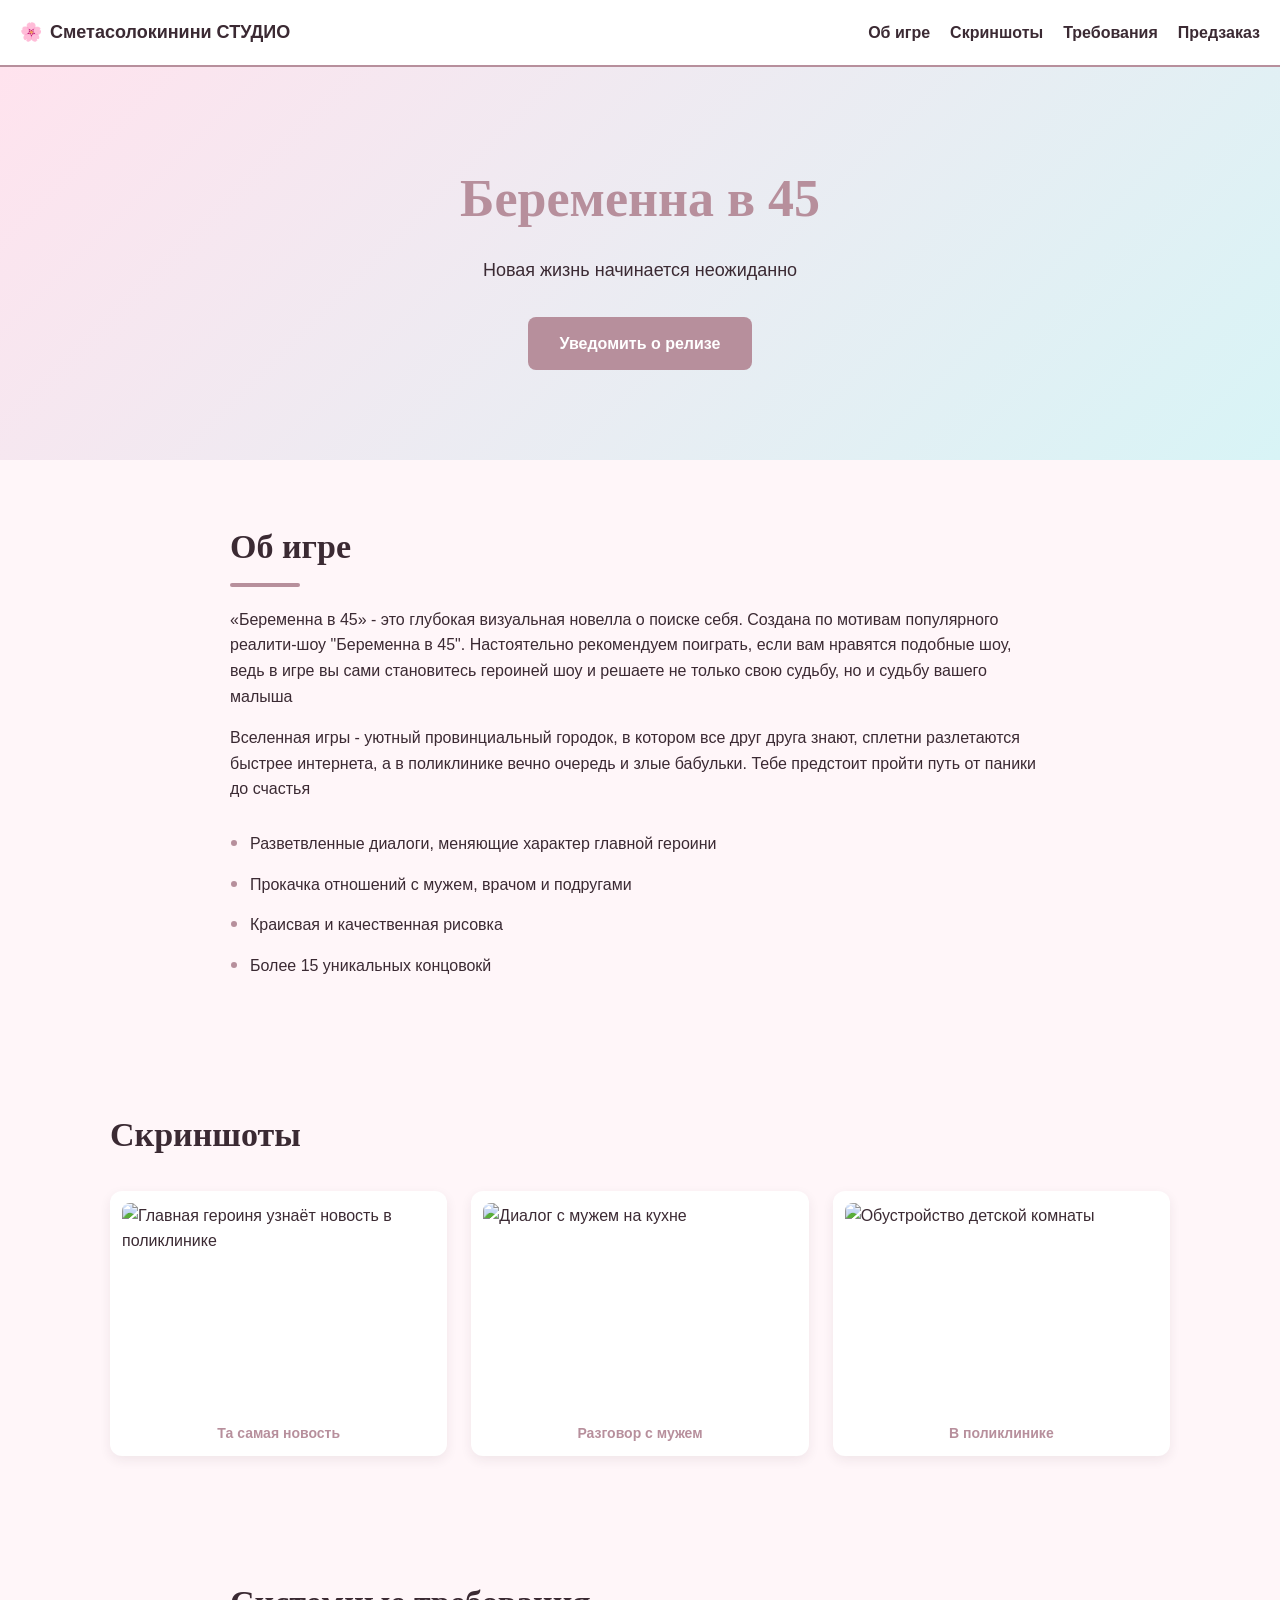
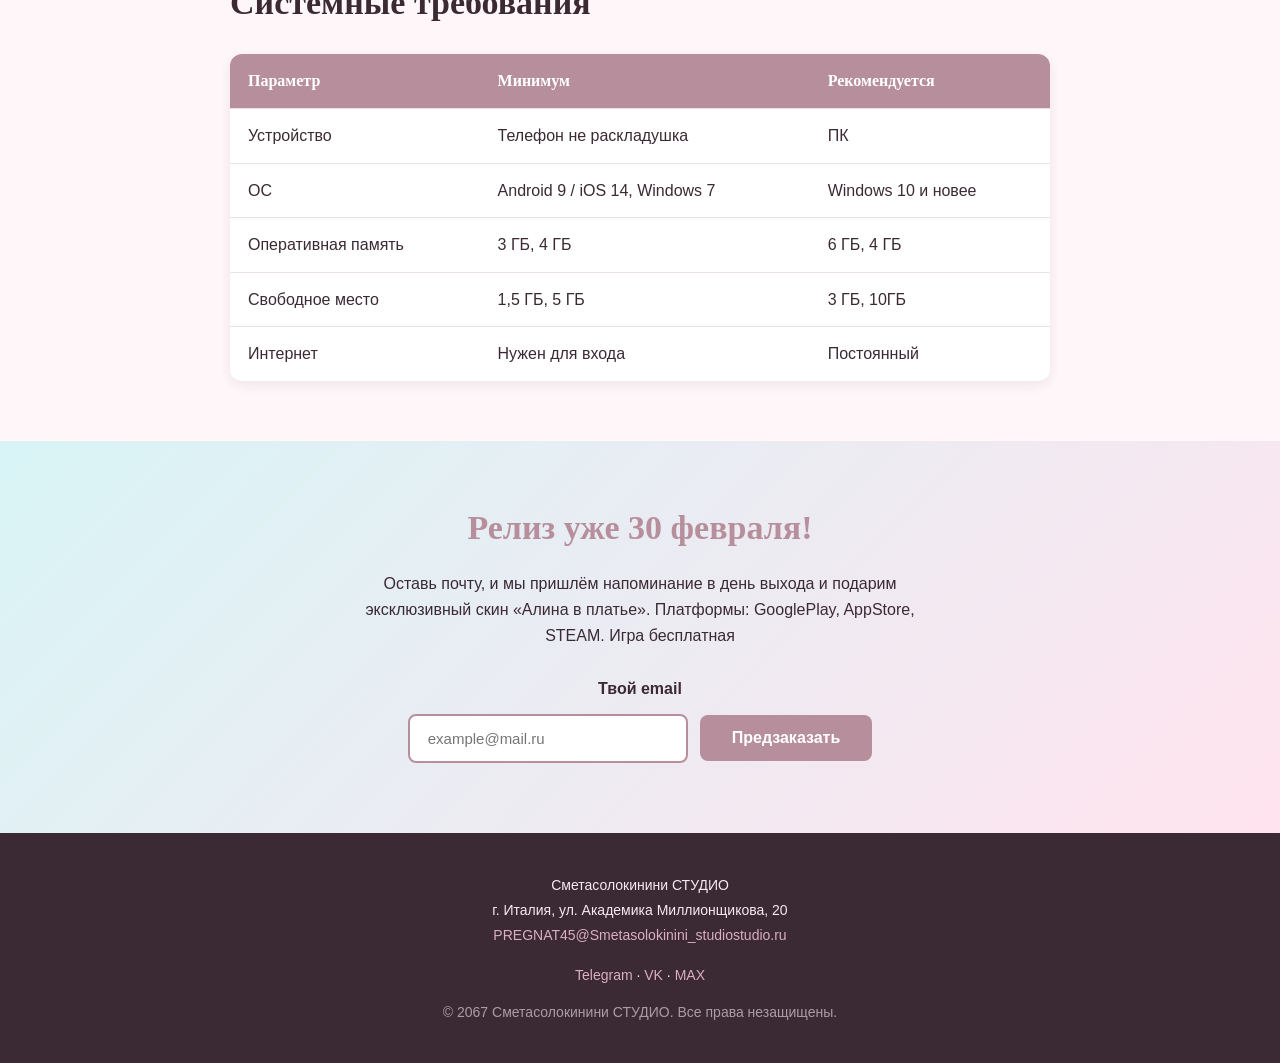
==== index.html @ fc611162 "Rename 123.html to index.html" ====
<!DOCTYPE html>
<html lang="ru">
<head>
    <meta charset="UTF-8">
    <meta name="viewport" content="width=device-width, initial-scale=1.0">
    <title>Беременна в 45</title>
    <link rel="stylesheet" href="style.css">
</head>
<body>
    <header class="header">
        <div class="logo">
            <span class="logo-mark">🌸</span>
            <span>Сметасолокинини СТУДИО</span>
        </div>
        <nav class="nav">
            <ul>
                <li><a href="#about">Об игре</a></li>
                <li><a href="#screens">Скриншоты</a></li>
                <li><a href="#specs">Требования</a></li>
                <li><a href="#cta">Предзаказ</a></li>
            </ul>
        </nav>
    </header>

    <main>
        <section class="hero" id="hero">
            <h1>Беременна в 45</h1>
            <p class="slogan">Новая жизнь начинается неожиданно</p>
            <a href="#cta" class="btn">Уведомить о релизе</a>
        </section>



        <section class="about" id="about">
            <h2>Об игре</h2>
            <p>
                «Беременна в 45» - это глубокая визуальная новелла о поиске себя. Создана по мотивам популярного реалити-шоу "Беременна в 45". Настоятельно рекомендуем поиграть, если вам нравятся подобные шоу, 
                ведь в игре вы сами становитесь героиней шоу и решаете не только свою судьбу, но и судьбу вашего малыша
            </p>
            <p>
                Вселенная игры - уютный провинциальный городок, в котором все друг друга знают,
                сплетни разлетаются быстрее интернета, а в поликлинике вечно очередь и злые бабульки.
                Тебе предстоит пройти путь от паники до счастья 
            </p>

            <ul class="features">
                <li>Разветвленные диалоги, меняющие характер главной героини</li>
                <li>Прокачка отношений с мужем, врачом и подругами</li>
                <li>Краисвая и качественная рисовка</li>
                <li>Более 15 уникальных концовокй</li>
            </ul>
        </section>



        <section class="screens" id="screens">
            <h2>Скриншоты</h2>
            <div class="screens-grid">
                <figure>
                    <img src="img/screen1.png" alt="Главная героиня узнаёт новость в поликлинике" width="600" height="400">
                    <figcaption>Та самая новость</figcaption>
                </figure>
                <figure>
                    <img src="img/screen2.png" alt="Диалог с мужем на кухне" width="600" height="400">
                    <figcaption>Разговор с мужем</figcaption>
                </figure>
                <figure>
                    <img src="img/screen3.png" alt="Обустройство детской комнаты" width="600" height="400">
                    <figcaption>В поликлинике</figcaption>
                </figure>
            </div>
        </section>

    


        <section class="specs" id="specs">
            <h2>Системные требования</h2>
            <table>
                <thead>
                    <tr>
                        <th>Параметр</th>
                        <th>Минимум</th>
                        <th>Рекомендуется</th>
                    </tr>
                </thead>
                <tbody>
                    <tr>
                        <td>Устройство</td>
                        <td>Телефон не раскладушка</td>
                        <td>ПК</td>
                    </tr>
                    <tr>
                        <td>ОС</td>
                        <td>Android 9 / iOS 14, Windows 7</td>
                        <td>Windows 10 и новее</td>
                    </tr>
                    <tr>
                        <td>Оперативная память</td>
                        <td>3 ГБ, 4 ГБ</td>
                        <td>6 ГБ, 4 ГБ</td>
                    </tr>
                    <tr>
                        <td>Свободное место</td>
                        <td>1,5 ГБ, 5 ГБ</td>
                        <td>3 ГБ, 10ГБ</td>
                    </tr>
                    <tr>
                        <td>Интернет</td>
                        <td>Нужен для входа</td>
                        <td>Постоянный</td>
                    </tr>
                </tbody>
            </table>
        </section>


        <section class="cta" id="cta">
            <h2>Релиз уже 30 февраля!</h2>
            <p>
                Оставь почту, и мы пришлём напоминание в день выхода
                и подарим эксклюзивный скин «Алина в платье».
                Платформы: GooglePlay, AppStore, STEAM. Игра бесплатная
            </p>
            <form class="cta-form">
                <label for="email">Твой email</label>
                <input type="email" id="email" name="email" placeholder="example@mail.ru" required>
                <button type="submit" class="btn">Предзаказать</button>
            </form>
        </section>

    </main>





    <footer class="footer">
        <address>
            Сметасолокинини СТУДИО<br>
            г. Италия, ул. Академика Миллионщикова, 20<br>
            <a href="mailto:hello@cozystudio.ru">PREGNAT45@Smetasolokinini_studiostudio.ru</a>
        </address>
        <p class="socials">
            <a href="#">Telegram</a> · <a href="#">VK</a> · <a href="#">MAX</a>
        </p>
        <p class="copyright">© 2067 Сметасолокинини СТУДИО. Все права незащищены.</p>
    </footer>

</body>
</html>
---- style.css ----
* {
    margin: 0;
    padding: 0;
    box-sizing: border-box;
}


:root {
    --bg: #fff6f9;         
    --text: #3b2a33;     
    --accent: #b78f9c;    
    --accent-2: #dbaec0;   
    --card: #ffffff;        
}

body {
    font-family: Verdana, Geneva, sans-serif;
    background: var(--bg);
    color: var(--text);
    line-height: 1.6;
}

h1, h2 {
    font-family: Georgia, "Times New Roman", serif;
}


section, .header, .footer {
    padding-left: 20px;
    padding-right: 20px;
}


.header {
    display: flex;
    justify-content: space-between;
    align-items: center;
    flex-wrap: wrap;
    gap: 16px;
    padding-top: 18px;
    padding-bottom: 18px;
    background: var(--card);
    border-bottom: 2px solid var(--accent);
    position: sticky;
    top: 0;
}

.logo {
    display: flex;
    align-items: center;
    gap: 8px;
    font-weight: bold;
    font-size: 18px;
}

.nav ul {
    display: flex;
    flex-wrap: wrap;
    gap: 20px;
    list-style: none;
}

.nav a {
    color: var(--text);
    text-decoration: none;
    font-weight: bold;
    padding-bottom: 4px;
    border-bottom: 2px solid transparent;
    transition: color 0.3s, border-color 0.3s;
}

.nav a:hover {
    color: var(--accent);
    border-bottom-color: var(--accent);
}


.hero {
    text-align: center;
    padding-top: 90px;
    padding-bottom: 90px;
    background: linear-gradient(135deg, #ffe3ee 0%, #d8f4f6 100%);
}

.hero h1 {
    font-size: 52px;
    margin-bottom: 16px;
    color: var(--accent);
}

.slogan {
    font-size: 18px;
    margin-bottom: 32px;
    max-width: 480px;
    margin-left: auto;
    margin-right: auto;
}


.btn {
    display: inline-block;
    background: var(--accent);
    color: #ffffff;
    text-decoration: none;
    border: none;
    padding: 14px 32px;
    border-radius: 8px;
    font-weight: bold;
    font-size: 16px;
    font-family: inherit;
    cursor: pointer;
    transition: box-shadow 0.3s, transform 0.2s, background 0.3s;
}

.btn:hover {
    background: var(--accent-2);
    transform: translateY(-3px);
    box-shadow: 0 0 20px var(--accent-2);
}


.about {
    padding-top: 60px;
    padding-bottom: 60px;
    max-width: 860px;
    margin: 0 auto;
}

.about h2 {
    font-size: 34px;
    margin-bottom: 20px;
    position: relative;
    padding-bottom: 12px;
}


.about h2::after {
    content: "";
    position: absolute;
    left: 0;
    bottom: 0;
    width: 70px;
    height: 4px;
    background: var(--accent);
    border-radius: 2px;
}

.about p {
    margin-bottom: 16px;
}

.features {
    margin-top: 24px;
    margin-left: 20px;
}

.features li {
    margin-bottom: 10px;
}

.features li::marker {
    color: var(--accent);
    font-size: 20px;
}


.screens {
    padding-top: 60px;
    padding-bottom: 60px;
    max-width: 1100px;
    margin: 0 auto;
}

.screens h2 {
    font-size: 34px;
    margin-bottom: 28px;
}

.screens-grid {
    display: grid;
    grid-template-columns: repeat(3, 1fr);
    gap: 24px;
}

figure {
    background: var(--card);
    padding: 12px;
    border-radius: 12px;
    box-shadow: 0 4px 12px rgba(59, 42, 51, 0.08);
    transition: transform 0.3s, box-shadow 0.3s;
}

figure:hover {
    transform: translateY(-6px);
    box-shadow: 0 10px 24px rgba(232, 92, 138, 0.25);
}

figure img {
    width: 100%;
    height: auto;
    border-radius: 8px;
    display: block;
}

figcaption {
    margin-top: 10px;
    text-align: center;
    font-size: 14px;
    color: var(--accent);
    font-weight: bold;
}


.specs {
    padding-top: 60px;
    padding-bottom: 60px;
    max-width: 860px;
    margin: 0 auto;
}

.specs h2 {
    font-size: 34px;
    margin-bottom: 24px;
}

table {
    width: 100%;
    border-collapse: collapse;
    background: var(--card);
    border-radius: 12px;
    overflow: hidden;
    box-shadow: 0 4px 12px rgba(59, 42, 51, 0.08);
}

th, td {
    padding: 14px 18px;
    text-align: left;
    border-bottom: 1px solid #f1dfe7;
}

th {
    background: var(--accent);
    color: #ffffff;
    font-family: Georgia, serif;
    font-size: 16px;
}

tbody tr:last-child td {
    border-bottom: none;
}

tbody tr:hover {
    background: #fff0f6;
}


.cta {
    padding-top: 60px;
    padding-bottom: 70px;
    text-align: center;
    background: linear-gradient(135deg, #d8f4f6 0%, #ffe3ee 100%);
}

.cta h2 {
    font-size: 34px;
    margin-bottom: 16px;
    color: var(--accent);
}

.cta p {
    max-width: 560px;
    margin: 0 auto 28px;
}

.cta-form {
    display: flex;
    flex-wrap: wrap;
    justify-content: center;
    align-items: center;
    gap: 12px;
}

.cta-form label {
    width: 100%;
    font-weight: bold;
}

.cta-form input {
    padding: 14px 18px;
    width: 280px;
    border: 2px solid var(--accent);
    border-radius: 8px;
    font-size: 15px;
    font-family: inherit;
    outline: none;
    transition: box-shadow 0.3s;
}

.cta-form input:focus {
    box-shadow: 0 0 0 4px rgba(232, 92, 138, 0.2);
}


.footer {
    background: var(--text);
    color: #f6e9ef;
    text-align: center;
    padding-top: 40px;
    padding-bottom: 40px;
    font-size: 14px;
}

.footer address {
    font-style: normal;
    margin-bottom: 16px;
    line-height: 1.8;
}

.footer a {
    color: var(--accent-2);
    text-decoration: none;
    transition: color 0.3s;
}

.footer a:hover {
    color: var(--accent);
    text-decoration: underline;
}

.socials {
    margin-bottom: 14px;
}

.copyright {
    opacity: 0.6;
}


@media (max-width: 768px) {
    .header {
        flex-direction: column;
        align-items: flex-start;
    }

    .nav ul {
        flex-direction: column;
        gap: 8px;
    }

    .hero h1 {
        font-size: 34px;
    }

    .hero {
        padding-top: 60px;
        padding-bottom: 60px;
    }

    .screens-grid {
        grid-template-columns: 1fr;  
    }

    .cta-form input {
        width: 100%;
    }
}
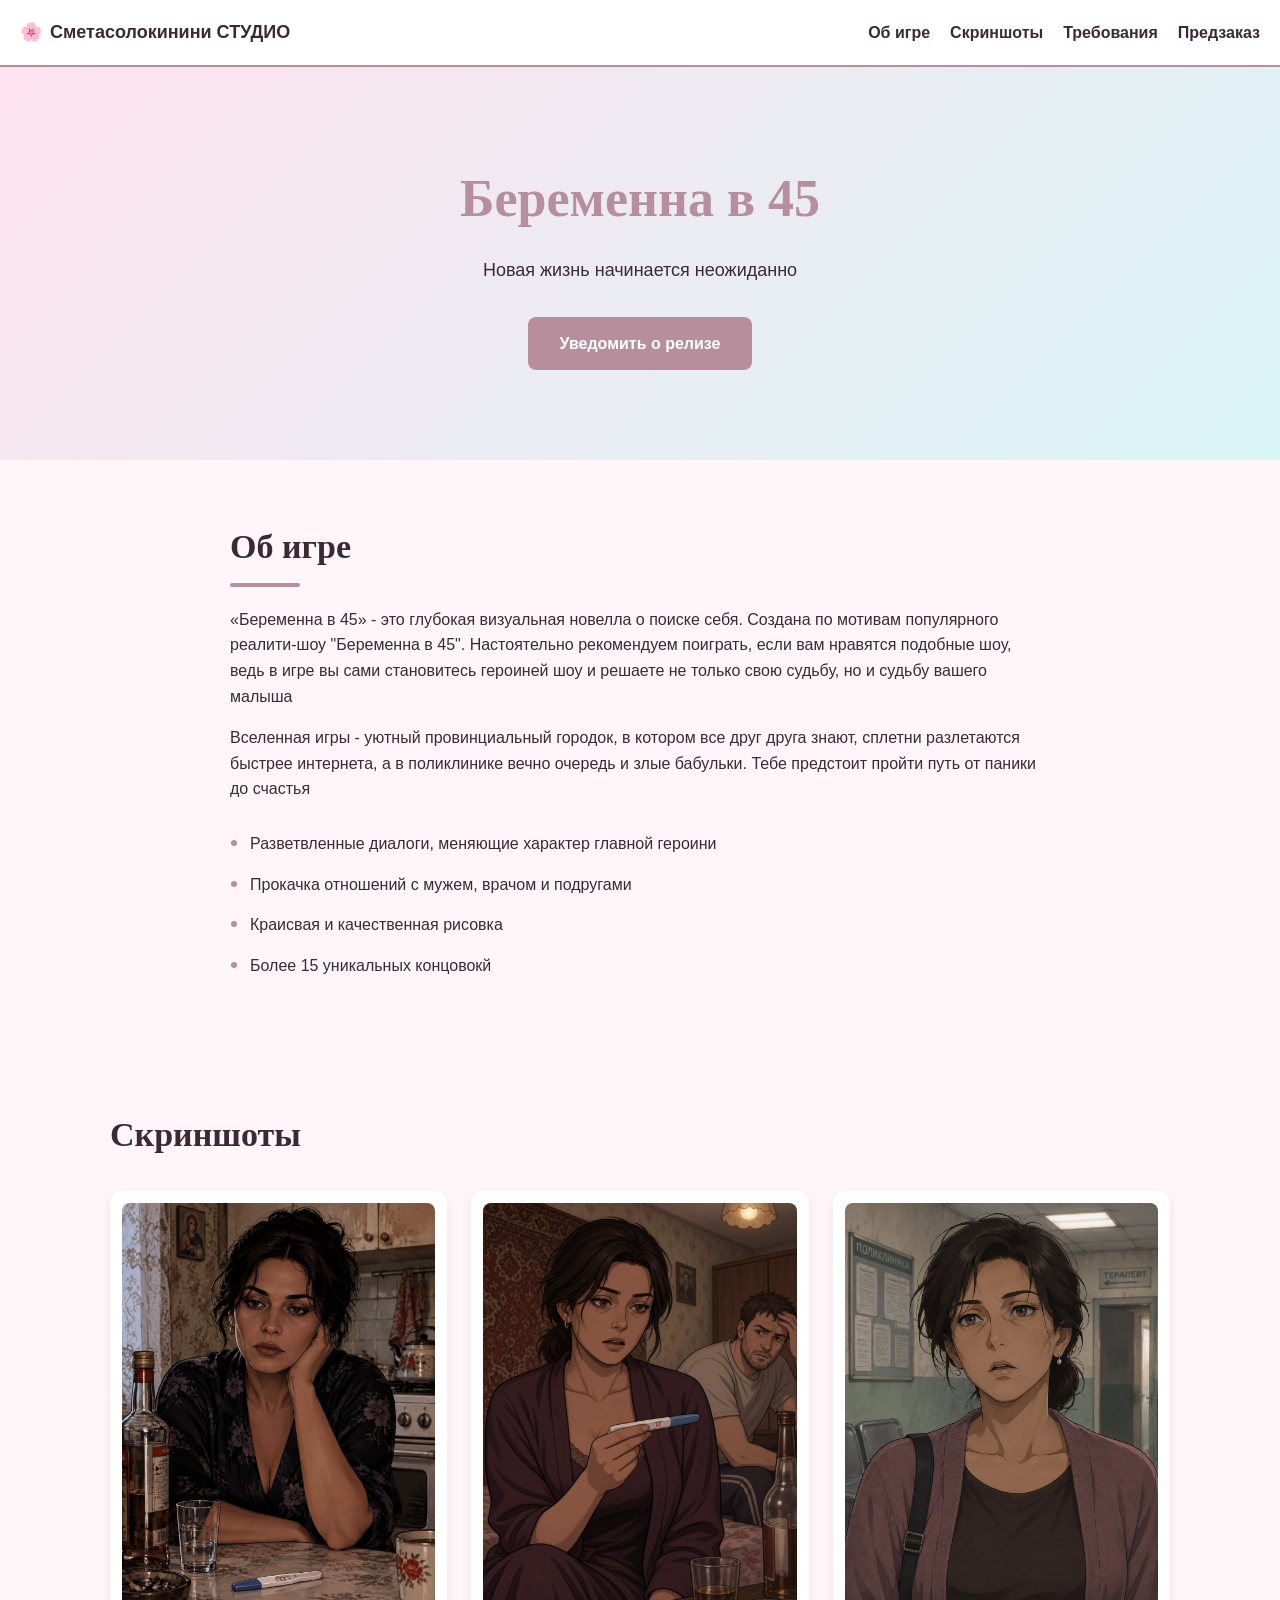
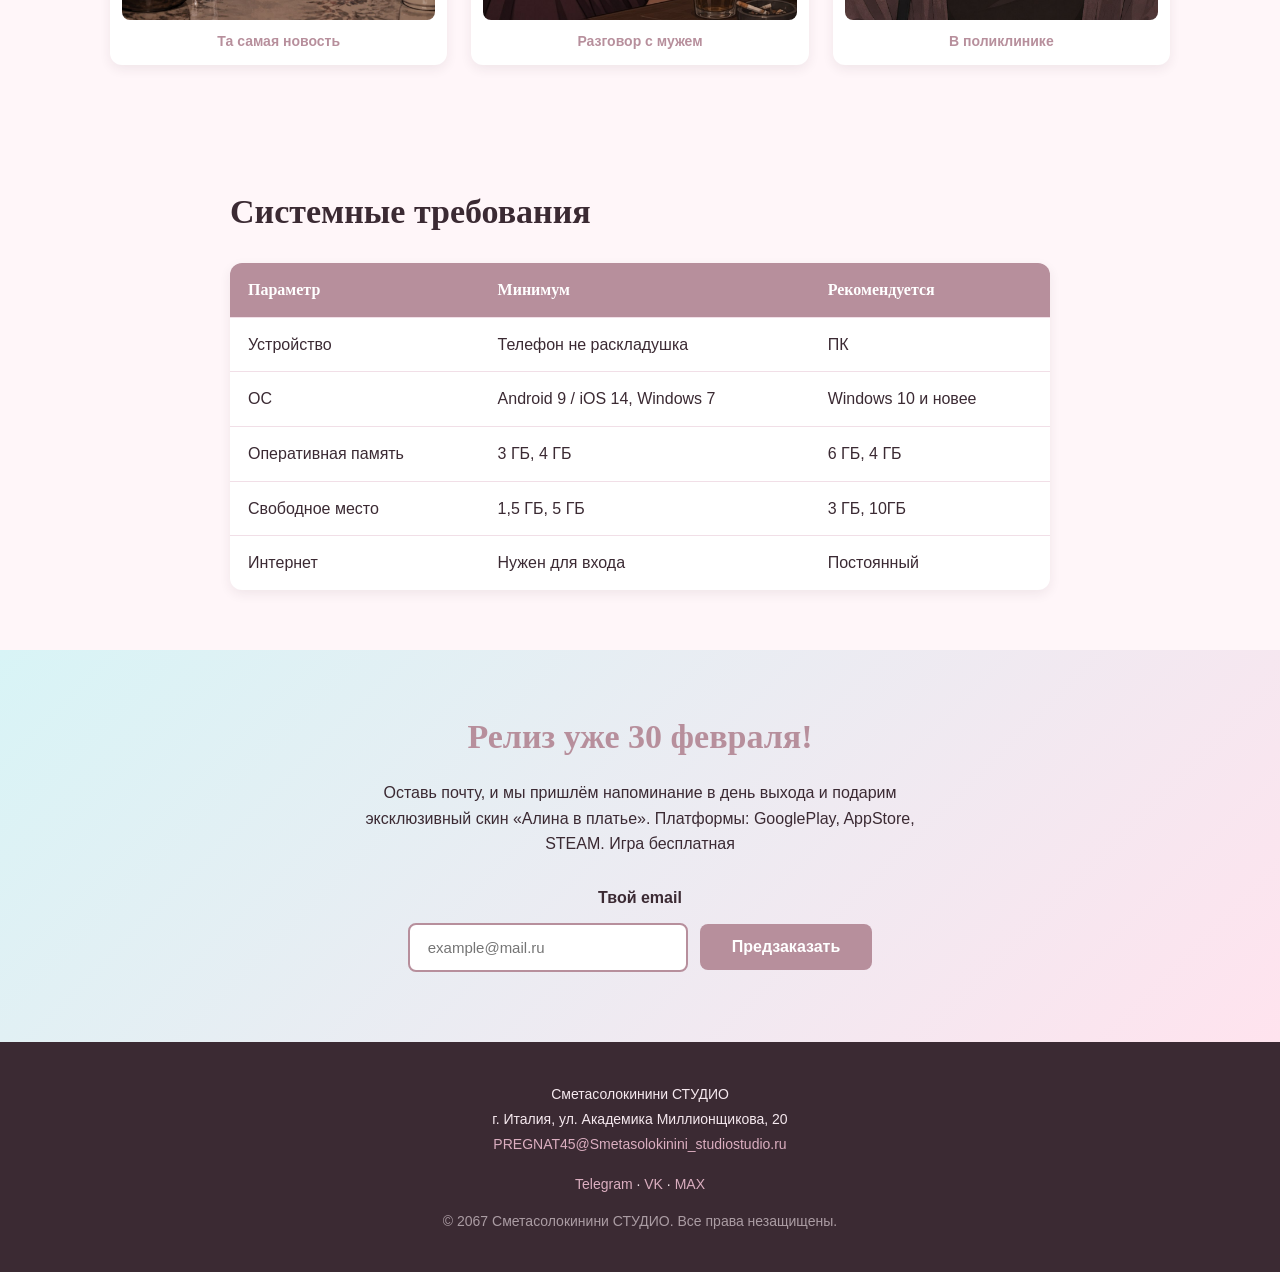
==== commit 8402c720: "Update index.html" ====
--- a/index.html
+++ b/index.html
@@ -57,15 +57,15 @@
             <h2>Скриншоты</h2>
             <div class="screens-grid">
                 <figure>
-                    <img src="img/screen1.png" alt="Главная героиня узнаёт новость в поликлинике" width="600" height="400">
+                    <img src="screen1.png" alt="Главная героиня узнаёт новость в поликлинике" width="600" height="400">
                     <figcaption>Та самая новость</figcaption>
                 </figure>
                 <figure>
-                    <img src="img/screen2.png" alt="Диалог с мужем на кухне" width="600" height="400">
+                    <img src="screen2.png" alt="Диалог с мужем на кухне" width="600" height="400">
                     <figcaption>Разговор с мужем</figcaption>
                 </figure>
                 <figure>
-                    <img src="img/screen3.png" alt="Обустройство детской комнаты" width="600" height="400">
+                    <img src="screen3.png" alt="Обустройство детской комнаты" width="600" height="400">
                     <figcaption>В поликлинике</figcaption>
                 </figure>
             </div>
